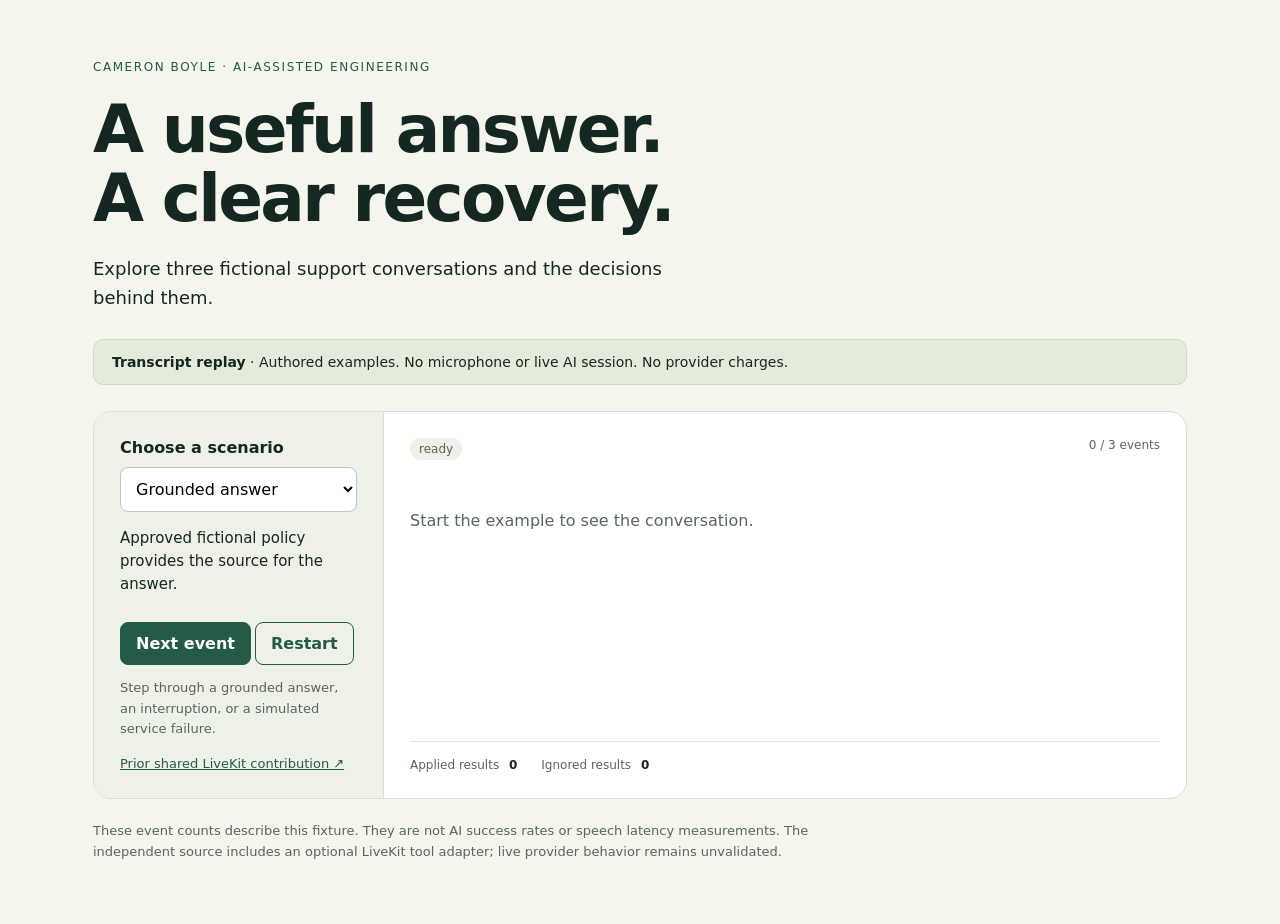
==== site/index.html @ ade13999 "Add fictional support replay and offline-verified LiveKit tool" ====
<!doctype html>
<html lang="en"><head><meta charset="utf-8"><meta name="viewport" content="width=device-width, initial-scale=1">
<meta http-equiv="Content-Security-Policy" content="default-src 'self'; script-src 'self'; style-src 'self'; img-src 'self'; connect-src 'none'; media-src 'none'; frame-src 'none'; object-src 'none'; base-uri 'none'; form-action 'none'">
<title>Voice Support Workbench · Cameron Boyle</title><link rel="stylesheet" href="main.css"><script type="module" src="app.mjs"></script></head>
<body><main>
<p class="eyebrow">Cameron Boyle · AI-assisted engineering</p><h1>A useful answer.<br>A clear recovery.</h1>
<p class="intro">Explore three fictional support conversations and the decisions behind them.</p>
<div class="boundary"><strong>Transcript replay</strong> · Authored examples. No microphone or live AI session. No provider charges.</div>
<section class="workspace" aria-label="Support conversation workbench">
<aside><label for="scenario">Choose a scenario</label><select id="scenario"></select><p id="lesson"></p>
<button id="step">Next event</button><button id="reset" class="secondary">Restart</button>
<p class="muted">Step through a grounded answer, an interruption, or a simulated service failure.</p>
<a href="https://github.com/nola4211/byu-is-career-compass/pull/9">Prior shared LiveKit contribution ↗</a></aside>
<section class="conversation" aria-label="Authored conversation"><div class="statusline"><span id="status">ready</span><span id="progress">0 / 3 events</span></div>
<div id="transcript" role="log" aria-live="polite"></div><div class="facts"><span>Applied results <b id="applied">0</b></span><span>Ignored results <b id="ignored">0</b></span></div></section>
</section><p class="footnote">These event counts describe this fixture. They are not AI success rates or speech latency measurements. The independent source includes an optional LiveKit tool adapter; live provider behavior remains unvalidated.</p>
</main></body></html>
---- site/main.css ----
:root{color-scheme:light;--ink:#152721;--muted:#57665f;--accent:#245b46;--paper:#f4f5ed;font-family:system-ui,sans-serif;background:var(--paper);color:var(--ink)}*{box-sizing:border-box}body{margin:0}main{max-width:1150px;padding:48px 28px;margin:auto}.eyebrow{font-size:12px;text-transform:uppercase;letter-spacing:.13em;color:var(--accent)}h1{font-size:clamp(38px,6vw,66px);line-height:1.04;letter-spacing:-.04em;margin:22px 0}.intro{font-size:18px;max-width:630px;line-height:1.6}.boundary{font-size:14px;background:#e4ebdb;border:1px solid #cfdbc7;padding:14px 18px;border-radius:10px;margin:26px 0}.workspace{display:grid;grid-template-columns:290px 1fr;background:#fff;border:1px solid #d9ded4;border-radius:18px;overflow:hidden;min-height:360px}aside{padding:26px;background:#eef1e8;border-right:1px solid #d9ded4}label{display:block;font-weight:650;margin-bottom:10px}select{width:100%;padding:11px;border:1px solid #b9c7b6;border-radius:8px;font:inherit;background:white}#lesson{line-height:1.55;min-height:80px;font-size:15px}button{font:inherit;font-weight:600;border:1px solid var(--accent);background:var(--accent);color:white;padding:11px 15px;border-radius:8px;cursor:pointer}.secondary{background:transparent;color:var(--accent);margin-left:4px}button:disabled{opacity:.45;cursor:default}.muted,.footnote{font-size:13px;line-height:1.6;color:var(--muted)}a{font-size:13px;color:var(--accent)}.conversation{padding:26px;display:flex;flex-direction:column;min-width:0}.statusline{display:flex;justify-content:space-between;font-size:12px;color:var(--muted);gap:10px}#status{background:#edf2e8;padding:4px 9px;border-radius:30px}#transcript{flex:1;min-height:200px}.empty{color:var(--muted);padding-top:35px}.bubble{padding:14px 16px;margin:14px 0;max-width:95%;border-radius:12px;background:#eef1e9;line-height:1.55;overflow-wrap:anywhere}.bubble.user{margin-left:auto;background:#e4ede6}.bubble.notice{background:#fff3db}.bubble small{display:block;margin-top:8px;font-size:11px;color:var(--muted)}.role{display:block;font-size:11px;text-transform:uppercase;color:var(--muted);margin-bottom:4px}.facts{display:flex;gap:24px;border-top:1px solid #e2e6dd;padding-top:16px;font-size:12px;color:var(--muted)}.facts b{color:var(--ink);padding-left:6px}.footnote{max-width:760px;margin-top:22px}button:focus-visible,select:focus-visible,a:focus-visible{outline:3px solid #d6943b;outline-offset:3px}@media(max-width:700px){main{padding:26px 18px}.workspace{grid-template-columns:1fr}aside{border-right:0;border-bottom:1px solid #d9ded4;padding:20px}#lesson{min-height:0}.conversation{padding:20px}.intro{font-size:16px}.boundary{line-height:1.6}}
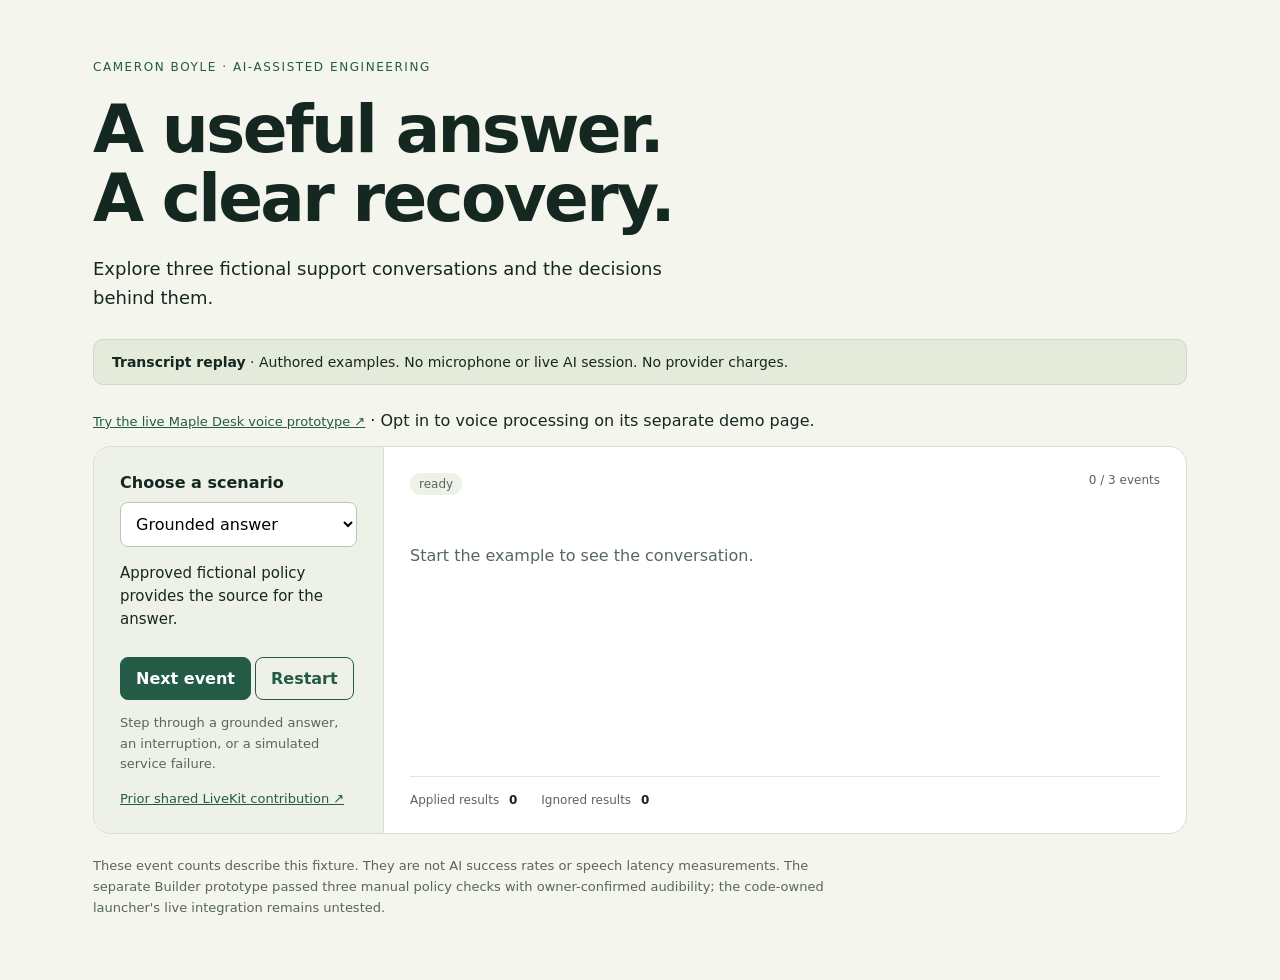
==== commit 3f4c66c3: "Prepare opt-in fictional voice demo and record manual acceptance" ====
--- a/site/index.html
+++ b/site/index.html
@@ -6,6 +6,7 @@
 <p class="eyebrow">Cameron Boyle · AI-assisted engineering</p><h1>A useful answer.<br>A clear recovery.</h1>
 <p class="intro">Explore three fictional support conversations and the decisions behind them.</p>
 <div class="boundary"><strong>Transcript replay</strong> · Authored examples. No microphone or live AI session. No provider charges.</div>
+<p><a href="voice.html">Try the live Maple Desk voice prototype ↗</a> · Opt in to voice processing on its separate demo page.</p>
 <section class="workspace" aria-label="Support conversation workbench">
 <aside><label for="scenario">Choose a scenario</label><select id="scenario"></select><p id="lesson"></p>
 <button id="step">Next event</button><button id="reset" class="secondary">Restart</button>
@@ -13,5 +14,5 @@
 <a href="https://github.com/nola4211/byu-is-career-compass/pull/9">Prior shared LiveKit contribution ↗</a></aside>
 <section class="conversation" aria-label="Authored conversation"><div class="statusline"><span id="status">ready</span><span id="progress">0 / 3 events</span></div>
 <div id="transcript" role="log" aria-live="polite"></div><div class="facts"><span>Applied results <b id="applied">0</b></span><span>Ignored results <b id="ignored">0</b></span></div></section>
-</section><p class="footnote">These event counts describe this fixture. They are not AI success rates or speech latency measurements. The independent source includes an optional LiveKit tool adapter; live provider behavior remains unvalidated.</p>
+</section><p class="footnote">These event counts describe this fixture. They are not AI success rates or speech latency measurements. The separate Builder prototype passed three manual policy checks with owner-confirmed audibility; the code-owned launcher's live integration remains untested.</p>
 </main></body></html>
